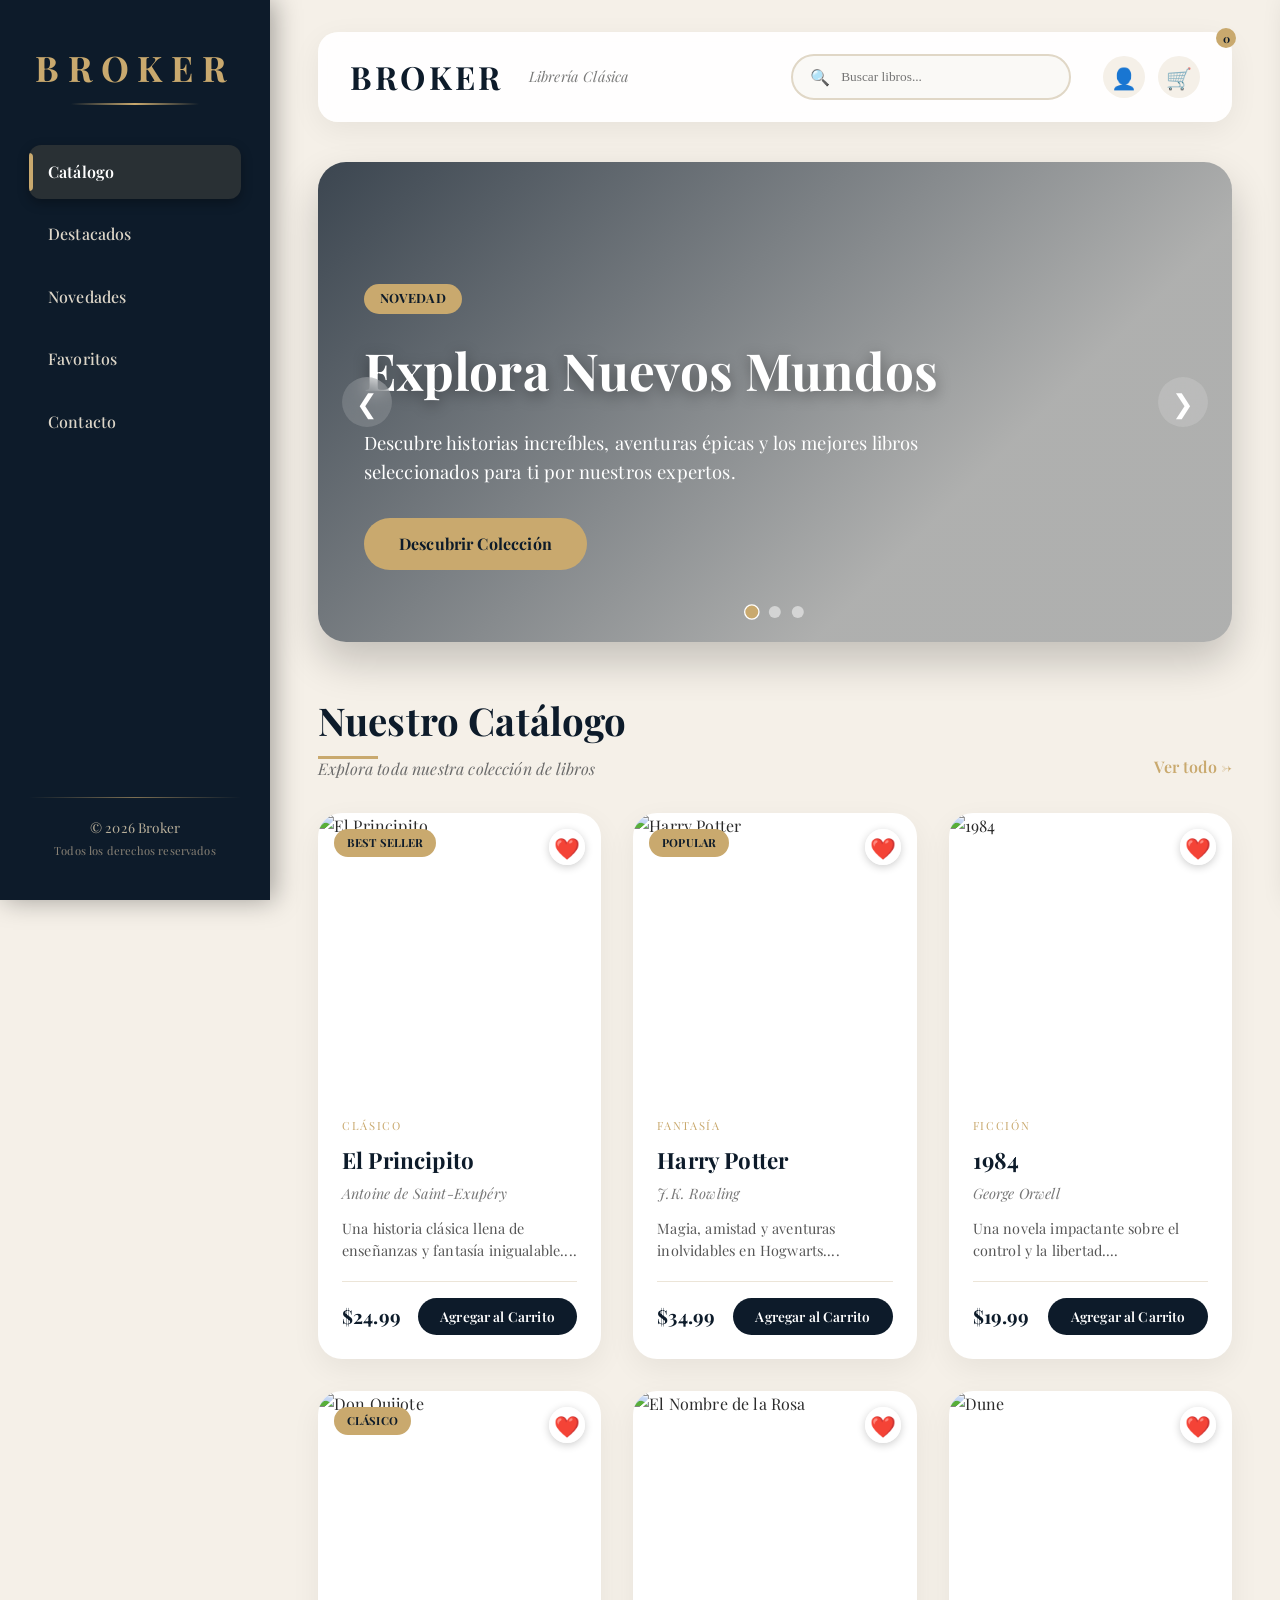
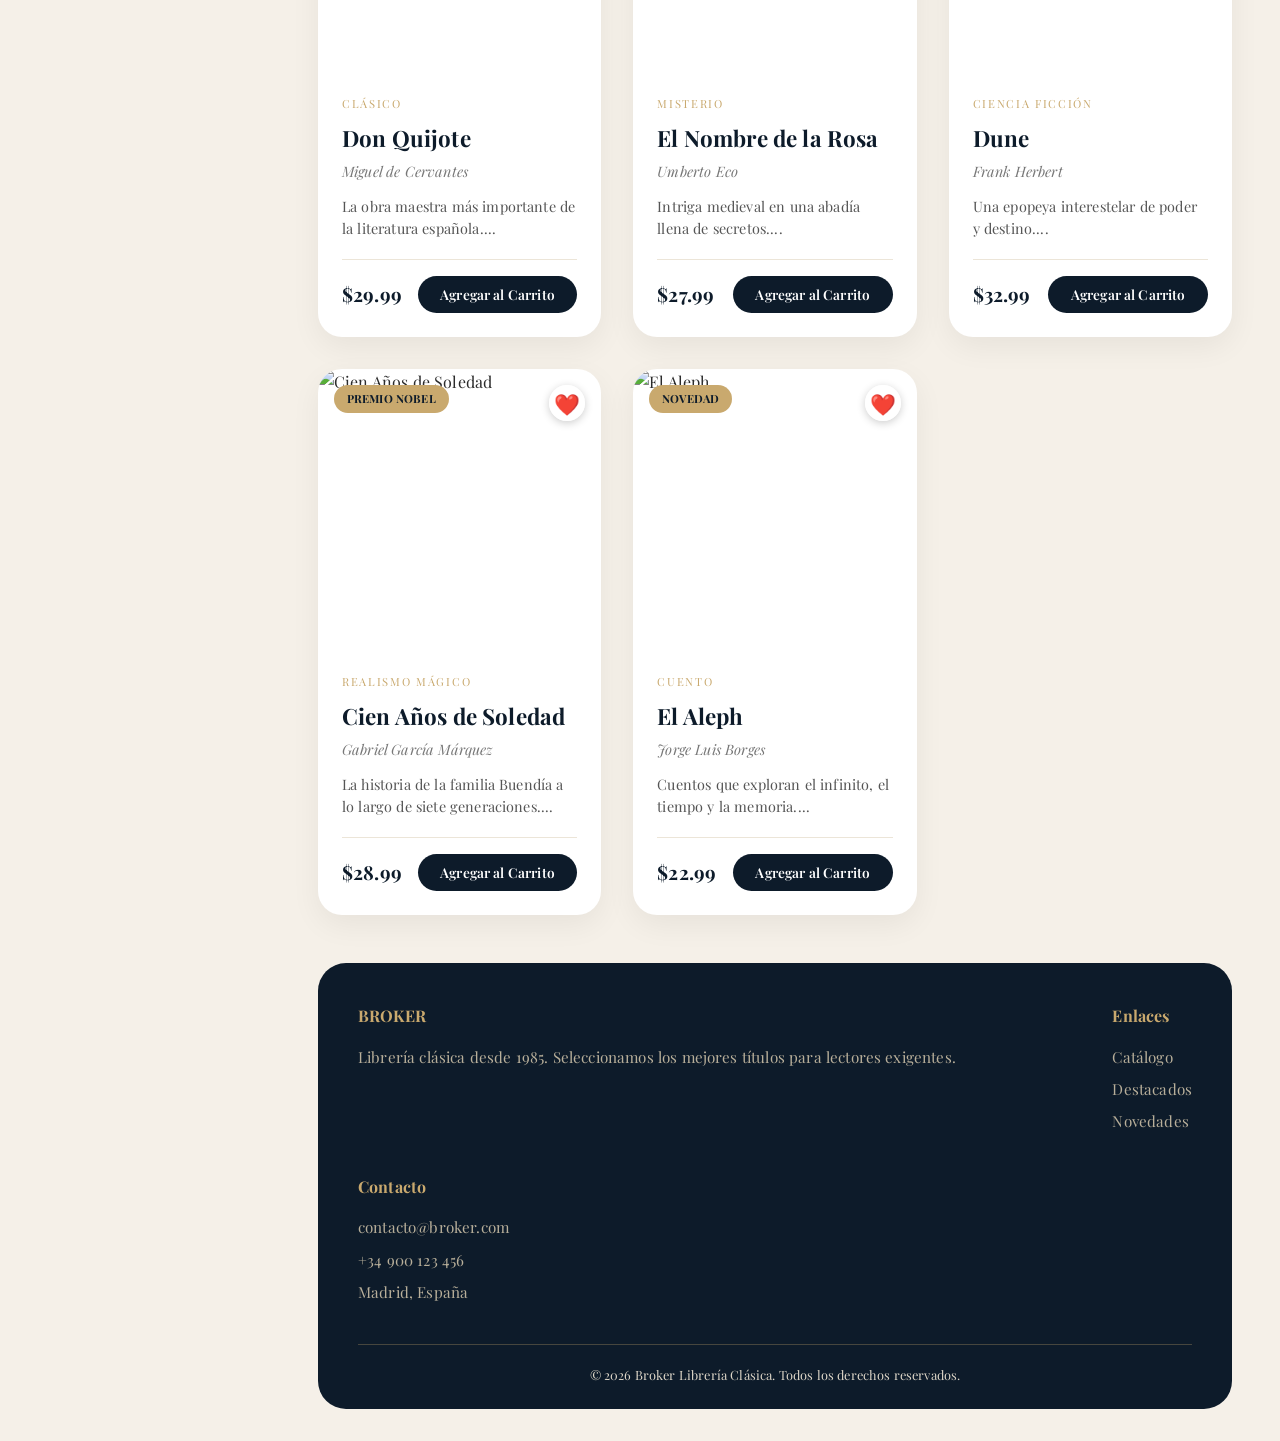
==== principal/principal.html @ edc98fd7 "se agregaron comentarios en el css principal" ====
<!DOCTYPE html>
<html lang="es">
<head>
    <meta charset="UTF-8" />
    <meta name="viewport" content="width=device-width, initial-scale=1.0" />
    <title>BROKER | Librería Clásica</title>
    <link rel="preconnect" href="https://fonts.googleapis.com">
    <link href="https://fonts.googleapis.com/css2?family=Playfair+Display:wght@400;500;600;700&display=swap" rel="stylesheet">
    <link rel="stylesheet" href="principal.css">
</head>
<body>

    <!-- SIDEBAR -->
    <aside class="sidebar" id="sidebar">
        <div class="sidebar-top">
            <div class="logo" id="logoText">BROKER</div>
            <div class="logo-underline"></div>
            <nav class="menu">
                <a href="#" class="menu-item active" data-page="inicio"> Catálogo</a>
                <a href="#" class="menu-item" data-page="destacados"> Destacados</a>
                <a href="#" class="menu-item" data-page="novedades"> Novedades</a>
                <a href="#" class="menu-item" data-page="favoritos"> Favoritos</a>
                <a href="#" class="menu-item" data-page="contacto"> Contacto</a>
            </nav>
        </div>
        <div class="sidebar-bottom">
            <div class="sidebar-divider"></div>
            <p class="copyright">&copy; 2026 Broker</p>
            <p class="copyright-sub">Todos los derechos reservados</p>
        </div>
    </aside>

    <!-- CONTENIDO PRINCIPAL -->
    <main class="main" id="mainContent">
        <header class="navbar" id="navbar">
            <div class="navbar-left">
                <button class="menu-toggle" id="menuToggle" aria-label="Menú"><span></span><span></span><span></span></button>
                <h1 class="navbar-title">BROKER</h1>
                <span class="navbar-subtitle">Librería Clásica</span>
            </div>
            <div class="navbar-right">
                <div class="search-wrapper">
                    <input type="text" id="searchInput" class="search-input" placeholder="Buscar libros..." autocomplete="off">
                    <span class="search-icon">🔍</span>
                </div>
                <div class="navbar-actions">
                    <button class="icon-btn" title="Mi cuenta" id="accountBtn">👤</button>
                    <button class="icon-btn cart-btn" id="cartDrawerBtn">🛒<span class="cart-badge" id="cartBadge">0</span></button>
                </div>
            </div>
        </header>

        <!-- CARRUSEL HERO -->
        <section class="hero-carousel" id="heroCarousel">
            <div class="carousel-track" id="carouselTrack">
                <div class="carousel-slide active">
                    <div class="slide-bg" style="background-image: url('https://images.unsplash.com/photo-1507842217343-583bb7270b66?q=80&w=2000&auto=format&fit=crop');"></div>
                    <div class="slide-overlay"></div>
                    <div class="slide-content"><span class="slide-badge">NOVEDAD</span><h2 class="slide-title">Explora Nuevos Mundos</h2><p class="slide-description">Descubre historias increíbles, aventuras épicas y los mejores libros seleccionados para ti por nuestros expertos.</p><a href="#" class="slide-btn">Descubrir Colección</a></div>
                </div>
                <div class="carousel-slide">
                    <div class="slide-bg" style="background-image: url('https://images.unsplash.com/photo-1524995997946-a1c2e315a42f?q=80&w=2000&auto=format&fit=crop');"></div>
                    <div class="slide-overlay"></div>
                    <div class="slide-content"><span class="slide-badge">DESTACADO</span><h2 class="slide-title">Clásicos Inmortales</h2><p class="slide-description">Obras maestras que han trascendido generaciones. Literatura de la más alta calidad al alcance de tu mano.</p><a href="#" class="slide-btn">Ver Clásicos</a></div>
                </div>
                <div class="carousel-slide">
                    <div class="slide-bg" style="background-image: url('https://images.unsplash.com/photo-1512820790803-83ca734da794?q=80&w=2000&auto=format&fit=crop');"></div>
                    <div class="slide-overlay"></div>
                    <div class="slide-content"><span class="slide-badge">EXCLUSIVO</span><h2 class="slide-title">Ediciones Especiales</h2><p class="slide-description">Colecciones únicas con encuadernaciones artesanales. Piezas de colección para los amantes de la buena lectura.</p><a href="#" class="slide-btn">Explorar Ediciones</a></div>
                </div>
            </div>
            <button class="carousel-btn carousel-btn-prev" id="carouselPrev">❮</button>
            <button class="carousel-btn carousel-btn-next" id="carouselNext">❯</button>
            <div class="carousel-indicators" id="carouselIndicators">
                <span class="indicator active" data-slide="0"></span>
                <span class="indicator" data-slide="1"></span>
                <span class="indicator" data-slide="2"></span>
            </div>
        </section>

        <!-- SECCIÓN DE LIBROS (CONTENEDOR DINÁMICO) -->
        <section class="books-section" id="booksSection">
            <div class="section-header">
                <div><h2 class="section-title" id="sectionTitle">Libros Destacados</h2><p class="section-subtitle" id="sectionSubtitle">Selecciones cuidadosamente curadas por nuestro equipo</p></div>
                <a href="#" class="section-link" id="viewAllLink">Ver todo →</a>
            </div>
            <div class="books-grid" id="booksContainer"></div>
        </section>

        <footer class="main-footer">
            <div class="footer-content">
                <div class="footer-col"><h4>BROKER</h4><p>Librería clásica desde 1985. Seleccionamos los mejores títulos para lectores exigentes.</p></div>
                <div class="footer-col"><h4>Enlaces</h4><a href="#">Catálogo</a><a href="#">Destacados</a><a href="#">Novedades</a></div>
                <div class="footer-col"><h4>Contacto</h4><a href="#">contacto@broker.com</a><a href="#">+34 900 123 456</a><a href="#">Madrid, España</a></div>
            </div>
            <div class="footer-bottom"><p>&copy; 2026 Broker Librería Clásica. Todos los derechos reservados.</p></div>
        </footer>
    </main>

    <!-- MODAL VISTA RÁPIDA -->
    <div class="modal-overlay" id="modalOverlay">
        <div class="modal-container">
            <span class="modal-close" id="modalClose">&times;</span>
            <div class="modal-body" id="modalBody"></div>
        </div>
    </div>

    <!-- CARRITO LATERAL -->
    <div class="cart-drawer" id="cartDrawer">
        <div class="cart-header"><h3>Favoritos</h3><span class="cart-close" id="cartClose">✕</span></div>
        <div class="cart-items" id="cartItemsContainer"><div class="empty-state">Tus favoritos están vacíos</div></div>
        <div class="cart-footer"><div class="cart-total"><span>Total:</span><span id="cartTotal">$0.00</span></div><button class="cart-checkout" id="cartCheckout">Finalizar compra</button></div>
    </div>

    <!-- TOAST NOTIFICACIONES -->
    <div class="toast-msg" id="toastMsg"></div>

    <script src="principal.js"></script>
</body>
</html>
---- principal/principal.css ----
/* ============================================================
   BROKER - Librería Clásica | Hoja de Estilos Profesional
   Colores serios · Tipografía clásica · Animaciones fluidas
   Optimizado para 4K HD y experiencia fluida
   ============================================================ */

/* ---------- RESET & CONFIGURACIÓN GLOBAL ---------- */
*,
*::before,
*::after {
  margin: 0;
  padding: 0;
  box-sizing: border-box;
}

html {
  font-size: 16px;
  scroll-behavior: smooth;
  -webkit-font-smoothing: antialiased;
  -moz-osx-font-smoothing: grayscale;
}
/*diseño para toda la pagina*/
body {
  font-family: 'Playfair Display', 'Times New Roman', serif;
  background-color: #f5f0e8;
  color: #2b2b2b;
  display: flex;
  min-height: 100vh;
  overflow-x: hidden;
  line-height: 1.6;
  letter-spacing: 0.01em;
}

/* Scrollbar personalizada */
::-webkit-scrollbar { width: 8px; }
::-webkit-scrollbar-track { background: #e6dfd3; }
::-webkit-scrollbar-thumb { background: #c9a96e; border-radius: 4px; }
::-webkit-scrollbar-thumb:hover { background: #b28b4a; }

a { text-decoration: none; color: inherit; transition: color 0.3s ease; }
button { background: none; border: none; cursor: pointer; font-family: inherit; }

/* ========== SIDEBAR ========== */
.sidebar {
  width: 270px;
  background: #0d1b2a;
  color: #f0e9d8;
  position: fixed;
  height: 100vh;
  left: 0;
  top: 0;
  display: flex;
  flex-direction: column;
  justify-content: space-between;
  padding: 2.5rem 1.8rem;
  box-shadow: 4px 0 25px rgba(0, 0, 0, 0.35);
  z-index: 100;
  transition: transform 0.4s cubic-bezier(0.4, 0, 0.2, 1);
}
.sidebar.collapsed { transform: translateX(-100%); }
.logo { font-size: 2.2rem; font-weight: 700; letter-spacing: 0.25em; text-align: center; color: #c9a96e; margin-bottom: 0.4rem; }
.logo-underline { width: 60%; height: 2px; background: linear-gradient(90deg, transparent, #c9a96e, transparent); margin: 0 auto 2.5rem auto; }
.menu { display: flex; flex-direction: column; gap: 0.5rem; margin-top: 1.5rem; }
.menu-item { display: flex; align-items: center; gap: 0.8rem; padding: 0.9rem 1.2rem; border-radius: 12px; color: #ddd6c8; font-weight: 500; transition: all 0.35s ease; position: relative; overflow: hidden; }
.menu-item::before { content: ''; position: absolute; left: 0; top: 50%; transform: translateY(-50%); width: 4px; height: 0%; background: #c9a96e; border-radius: 0 4px 4px 0; transition: height 0.35s ease; }
.menu-item:hover { background: rgba(201, 169, 110, 0.08); color: #ffffff; transform: translateX(6px); }
.menu-item:hover::before { height: 70%; }
.menu-item.active { background: rgba(201, 169, 110, 0.15); color: #ffffff; font-weight: 600; box-shadow: 0 4px 12px rgba(0,0,0,0.3); }
.menu-item.active::before { height: 70%; }
.sidebar-bottom { margin-top: auto; text-align: center; padding-top: 1.5rem; }
.sidebar-divider { height: 1px; background: linear-gradient(90deg, transparent, rgba(201,169,110,0.6), transparent); margin-bottom: 1.2rem; }
.copyright { font-size: 0.85rem; color: #b8af9a; }
.copyright-sub { font-size: 0.7rem; color: #8a8376; margin-top: 0.2rem; }

/* ========== MAIN ========== */
.main { margin-left: 270px; width: calc(100% - 270px); padding: 2rem 3rem; transition: margin-left 0.4s ease, width 0.4s ease; }
.main.sidebar-collapsed { margin-left: 0; width: 100%; }

/* ========== NAVBAR ========== */
.navbar { background: rgba(255,255,255,0.92); backdrop-filter: blur(10px); padding: 1.2rem 2rem; border-radius: 20px; display: flex; justify-content: space-between; align-items: center; box-shadow: 0 8px 30px rgba(0,0,0,0.06); margin-bottom: 2.5rem; position: sticky; top: 1.5rem; z-index: 90; transition: box-shadow 0.3s ease; }
.navbar.scrolled { box-shadow: 0 12px 40px rgba(0,0,0,0.12); }
.navbar-left { display: flex; align-items: center; gap: 1.2rem; }
.menu-toggle { display: none; flex-direction: column; justify-content: space-between; width: 28px; height: 20px; }
.menu-toggle span { display: block; width: 100%; height: 2px; background: #0d1b2a; border-radius: 2px; transition: all 0.3s ease; }
.navbar-title { font-size: 2rem; font-weight: 700; color: #0d1b2a; letter-spacing: 0.1em; }
.navbar-subtitle { font-size: 0.9rem; color: #7a7a7a; font-style: italic; margin-left: 0.4rem; }
.navbar-right { display: flex; align-items: center; gap: 2rem; }
.search-wrapper { position: relative; width: 280px; }
.search-input { width: 100%; padding: 0.8rem 1.2rem 0.8rem 3rem; border: 2px solid #e0d7c6; border-radius: 30px; background: #faf9f6; font-family: 'Times New Roman', serif; transition: all 0.35s ease; }
.search-input:focus { border-color: #c9a96e; box-shadow: 0 0 0 4px rgba(201,169,110,0.15); background: #ffffff; outline: none; }
.search-icon { position: absolute; left: 1.2rem; top: 50%; transform: translateY(-50%); color: #8a8376; }
.navbar-actions { display: flex; gap: 0.8rem; }
.icon-btn { width: 42px; height: 42px; border-radius: 50%; background: #f5f0e8; display: flex; align-items: center; justify-content: center; font-size: 1.3rem; transition: background 0.3s, transform 0.2s; }
.icon-btn:hover { background: #e8dfd0; transform: scale(1.05); }
.cart-badge { position: absolute; top: -4px; right: -4px; background: #c9a96e; color: #0d1b2a; font-size: 0.7rem; font-weight: 700; width: 20px; height: 20px; border-radius: 50%; display: flex; align-items: center; justify-content: center; }

/* ========== CARRUSEL ========== */
.hero-carousel { position: relative; width: 100%; height: 480px; border-radius: 28px; overflow: hidden; margin-bottom: 3rem; box-shadow: 0 20px 40px rgba(0,0,0,0.2); }
.carousel-track { position: relative; width: 100%; height: 100%; }
.carousel-slide { position: absolute; top: 0; left: 0; width: 100%; height: 100%; opacity: 0; visibility: hidden; transition: opacity 0.8s ease-in-out, visibility 0.8s; }
.carousel-slide.active { opacity: 1; visibility: visible; }
.slide-bg { position: absolute; top: 0; left: 0; width: 100%; height: 100%; background-size: cover; background-position: center 30%; transition: transform 8s ease; }
.carousel-slide.active .slide-bg { transform: scale(1.05); }
.slide-overlay { position: absolute; top: 0; left: 0; width: 100%; height: 100%; background: linear-gradient(135deg, rgba(13,27,42,0.8) 0%, rgba(13,27,42,0.3) 70%); }
.slide-content { position: absolute; bottom: 15%; left: 5%; max-width: 600px; color: #ffffff; z-index: 2; animation: fadeInUp 0.8s ease forwards; }
@keyframes fadeInUp { from { opacity: 0; transform: translateY(30px); } to { opacity: 1; transform: translateY(0); } }
.slide-badge { background: #c9a96e; color: #0d1b2a; font-weight: 700; padding: 0.3rem 1rem; border-radius: 30px; display: inline-block; margin-bottom: 1rem; text-transform: uppercase; font-size: 0.8rem; }
.slide-title { font-size: 3.2rem; font-weight: 700; text-shadow: 0 4px 15px rgba(0,0,0,0.4); margin-bottom: 1rem; }
.slide-description { font-size: 1.15rem; margin-bottom: 2rem; }
.slide-btn { background: #c9a96e; color: #0d1b2a; padding: 0.8rem 2.2rem; border-radius: 40px; font-weight: 700; transition: 0.3s; display: inline-block; }
.slide-btn:hover { background: transparent; color: white; border: 1px solid #c9a96e; }
.carousel-btn { position: absolute; top: 50%; transform: translateY(-50%); width: 50px; height: 50px; background: rgba(255,255,255,0.15); backdrop-filter: blur(10px); color: white; border-radius: 50%; display: flex; align-items: center; justify-content: center; font-size: 1.6rem; cursor: pointer; transition: 0.3s; z-index: 5; }
.carousel-btn:hover { background: #c9a96e; color: #0d1b2a; }
.carousel-btn-prev { left: 1.5rem; }
.carousel-btn-next { right: 1.5rem; }
.carousel-indicators { position: absolute; bottom: 1.5rem; left: 50%; transform: translateX(-50%); display: flex; gap: 0.7rem; }
.indicator { width: 12px; height: 12px; border-radius: 50%; background: rgba(255,255,255,0.5); cursor: pointer; transition: 0.3s; }
.indicator.active { background: #c9a96e; transform: scale(1.3); border: 1px solid white; }

/* ========== LIBROS GRID ========== */
.books-section { margin-bottom: 3rem; }
.section-header { display: flex; justify-content: space-between; align-items: flex-end; margin-bottom: 2rem; flex-wrap: wrap; }
.section-title { font-size: 2.4rem; font-weight: 700; color: #0d1b2a; position: relative; display: inline-block; }
.section-title::after { content: ''; position: absolute; bottom: -8px; left: 0; width: 60px; height: 3px; background: #c9a96e; }
.section-subtitle { color: #6b6b6b; font-style: italic; margin-top: 0.3rem; }
.section-link { color: #c9a96e; font-weight: 600; border-bottom: 2px solid transparent; transition: border-color 0.3s; }
.section-link:hover { border-color: #c9a96e; }
.books-grid { display: grid; grid-template-columns: repeat(auto-fill, minmax(260px, 1fr)); gap: 2rem; }

/* ========== TARJETAS ========== */
.card { background: #ffffff; border-radius: 24px; overflow: hidden; box-shadow: 0 10px 30px rgba(0,0,0,0.06); transition: transform 0.4s cubic-bezier(0.2, 0.9, 0.4, 1), box-shadow 0.4s; display: flex; flex-direction: column; height: 100%; position: relative; }
.card:hover { transform: translateY(-12px); box-shadow: 0 25px 45px rgba(0,0,0,0.15); }
.card-img-wrapper { position: relative; overflow: hidden; height: 280px; }
.card-img-wrapper img { width: 100%; height: 100%; object-fit: cover; transition: transform 0.6s ease; }
.card:hover .card-img-wrapper img { transform: scale(1.08); }
.card-overlay { position: absolute; top: 0; left: 0; width: 100%; height: 100%; background: rgba(13,27,42,0.6); display: flex; align-items: center; justify-content: center; opacity: 0; transition: opacity 0.35s ease; }
.card:hover .card-overlay { opacity: 1; }
.card-overlay-btn { background: #c9a96e; color: #0d1b2a; padding: 0.7rem 1.8rem; border-radius: 30px; font-weight: 700; transform: translateY(20px); transition: transform 0.35s ease; cursor: pointer; }
.card:hover .card-overlay-btn { transform: translateY(0); }
.card-badge { position: absolute; top: 1rem; left: 1rem; background: #c9a96e; color: #0d1b2a; font-size: 0.7rem; font-weight: 700; padding: 0.3rem 0.8rem; border-radius: 20px; text-transform: uppercase; z-index: 2; }
.favorite-icon { position: absolute; top: 1rem; right: 1rem; background: rgba(255,255,255,0.9); border-radius: 50%; width: 36px; height: 36px; display: flex; align-items: center; justify-content: center; cursor: pointer; font-size: 1.3rem; transition: 0.2s; z-index: 3; box-shadow: 0 2px 8px rgba(0,0,0,0.2); }
.favorite-icon.active { color: #e74c3c; }
.card-content { padding: 1.5rem; display: flex; flex-direction: column; flex-grow: 1; }
.card-category { font-size: 0.7rem; text-transform: uppercase; letter-spacing: 0.15em; color: #c9a96e; margin-bottom: 0.5rem; }
.card-content h3 { font-size: 1.4rem; font-weight: 700; color: #0d1b2a; margin-bottom: 0.2rem; }
.card-author { font-size: 0.9rem; color: #777; font-style: italic; margin-bottom: 0.8rem; }
.card-desc { font-size: 0.9rem; color: #555; line-height: 1.5; flex-grow: 1; margin-bottom: 1.2rem; }
.card-footer { display: flex; justify-content: space-between; align-items: center; border-top: 1px solid #ece5d8; padding-top: 1rem; margin-top: auto; }
.card-price { font-size: 1.2rem; font-weight: 700; color: #0d1b2a; }
.card-btn { background: #0d1b2a; color: white; padding: 0.5rem 1.4rem; border-radius: 25px; font-size: 0.85rem; font-weight: 600; transition: background 0.3s; cursor: pointer; }
.card-btn:hover { background: #c9a96e; color: #0d1b2a; }

/* ========== FOOTER ========== */
.main-footer { background: #0d1b2a; color: #ddd6c8; border-radius: 28px; padding: 2.5rem 2.5rem 1.5rem; margin-top: 2rem; }
.footer-content { display: flex; justify-content: space-between; flex-wrap: wrap; gap: 2rem; margin-bottom: 2rem; }
.footer-col h4 { color: #c9a96e; margin-bottom: 1rem; }
.footer-col p, .footer-col a { font-size: 0.95rem; color: #b8af9a; display: block; margin-bottom: 0.5rem; transition: color 0.3s; }
.footer-col a:hover { color: white; }
.footer-bottom { border-top: 1px solid rgba(201,169,110,0.3); padding-top: 1.2rem; text-align: center; font-size: 0.8rem; }

/* ========== MODAL ========== */
.modal-overlay { position: fixed; top: 0; left: 0; width: 100%; height: 100%; background: rgba(0,0,0,0.8); backdrop-filter: blur(8px); z-index: 1000; display: none; justify-content: center; align-items: center; opacity: 0; transition: opacity 0.3s ease; }
.modal-overlay.active { display: flex; opacity: 1; }
.modal-container { background: #fff; width: 90%; max-width: 900px; max-height: 85vh; border-radius: 32px; overflow-y: auto; padding: 2rem; position: relative; transform: scale(0.95); transition: transform 0.3s ease; }
.modal-overlay.active .modal-container { transform: scale(1); }
.modal-close { position: absolute; top: 1rem; right: 1.5rem; font-size: 1.8rem; cursor: pointer; }
.modal-body { display: flex; gap: 2rem; flex-wrap: wrap; }
.modal-img { flex: 1; min-width: 200px; }
.modal-img img { width: 100%; border-radius: 24px; }
.modal-info { flex: 2; }
.modal-info h2 { font-size: 1.8rem; margin-bottom: 0.5rem; }
.modal-price { font-size: 1.5rem; font-weight: bold; color: #c9a96e; margin: 1rem 0; }
.modal-addcart { background: #0d1b2a; color: white; border: none; padding: 0.8rem 2rem; border-radius: 40px; font-weight: bold; cursor: pointer; margin-top: 1rem; }

/* ========== CARRITO LATERAL ========== */
.cart-drawer { position: fixed; top: 0; right: -400px; width: 380px; height: 100%; background: #fff; box-shadow: -5px 0 30px rgba(0,0,0,0.2); z-index: 1100; transition: right 0.3s ease; display: flex; flex-direction: column; }
.cart-drawer.open { right: 0; }
.cart-header { padding: 1.5rem; border-bottom: 1px solid #eee; display: flex; justify-content: space-between; align-items: center; }
.cart-close { font-size: 1.6rem; cursor: pointer; }
.cart-items { flex: 1; overflow-y: auto; padding: 1rem; }
.cart-item { display: flex; gap: 1rem; margin-bottom: 1rem; padding-bottom: 1rem; border-bottom: 1px solid #eee; }
.cart-item-img { width: 60px; height: 80px; object-fit: cover; border-radius: 12px; }
.cart-item-info { flex: 1; }
.cart-item-title { font-weight: bold; }
.cart-item-price { color: #c9a96e; }
.cart-item-remove { background: none; border: none; color: #aa2e2e; cursor: pointer; font-size: 0.8rem; }
.cart-footer { padding: 1.5rem; border-top: 1px solid #eee; }
.cart-total { font-size: 1.2rem; font-weight: bold; display: flex; justify-content: space-between; margin-bottom: 1rem; }
.cart-checkout { background: #0d1b2a; color: white; width: 100%; padding: 0.8rem; border-radius: 40px; border: none; cursor: pointer; }
.empty-state { text-align: center; padding: 2rem; color: #777; }

/* ========== CONTACTO FORM ========== */
.contact-form { background: #fff; padding: 2rem; border-radius: 28px; max-width: 700px; margin: 0 auto; }
.contact-form input, .contact-form textarea { width: 100%; padding: 1rem; margin-bottom: 1rem; border: 2px solid #e0d7c6; border-radius: 20px; font-family: inherit; }
.contact-form button { background: #0d1b2a; color: white; padding: 0.8rem 2rem; border-radius: 40px; cursor: pointer; }
.toast-msg { position: fixed; bottom: 20px; left: 50%; transform: translateX(-50%); background: #0d1b2a; color: #c9a96e; padding: 0.8rem 1.8rem; border-radius: 50px; z-index: 1200; font-weight: bold; opacity: 0; transition: opacity 0.3s; pointer-events: none; }
.toast-msg.show { opacity: 1; }

/* ========== RESPONSIVE ========== */
@media (max-width: 1200px) { .sidebar { width: 240px; } .main { margin-left: 240px; width: calc(100% - 240px); } .hero-carousel { height: 400px; } }
@media (max-width: 900px) { .sidebar { transform: translateX(-100%); width: 270px; } .sidebar.collapsed { transform: translateX(0); } .main { margin-left: 0; width: 100%; } .menu-toggle { display: flex; } .hero-carousel { height: 350px; } .slide-title { font-size: 2.2rem; } }
@media (max-width: 600px) { .search-wrapper { width: 180px; } .hero-carousel { height: 300px; } .books-grid { grid-template-columns: 1fr; } .footer-content { flex-direction: column; } }

.prestamo-item {
    display: flex;
    gap: 0.8rem;
    padding: 0.9rem 0;
    border-bottom: 1px solid #eee;
    align-items: flex-start;
    position: relative;
}
.prestamo-img {
    width: 50px;
    height: 70px;
    object-fit: cover;
    border-radius: 6px;
}
.prestamo-info { flex: 1; }
.prestamo-titulo {
    font-weight: 700;
    font-size: 0.88rem;
    color: #0d1b2a;
    margin-bottom: 0.2rem;
}
.prestamo-autor {
    font-size: 0.78rem;
    color: #777;
    font-style: italic;
    margin-bottom: 0.4rem;
}
.prestamo-fecha {
    font-size: 0.75rem;
    color: #555;
}
.prestamo-fecha.devolucion { color: #c9a96e; font-weight: 600; }
.prestamo-remove {
    background: none;
    border: none;
    color: #cc3333;
    cursor: pointer;
    font-size: 0.85rem;
    padding: 0.2rem;
}
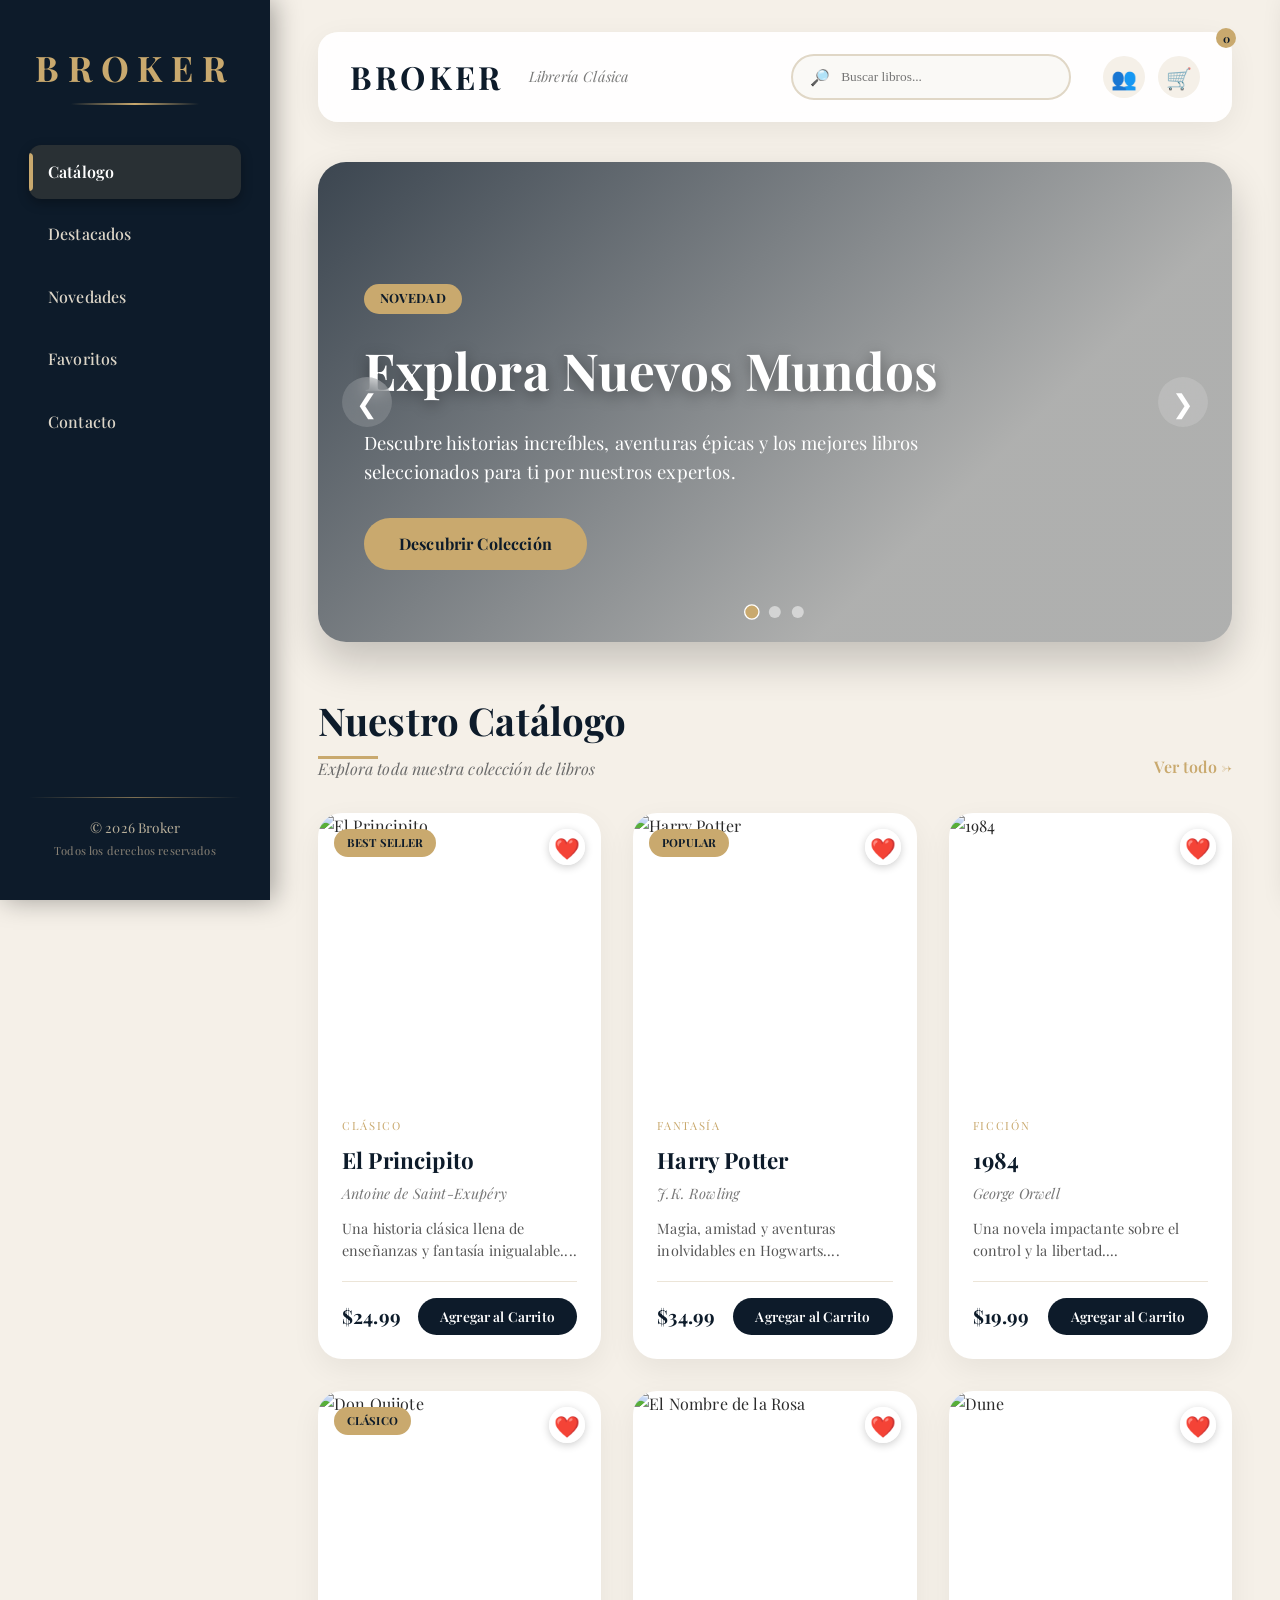
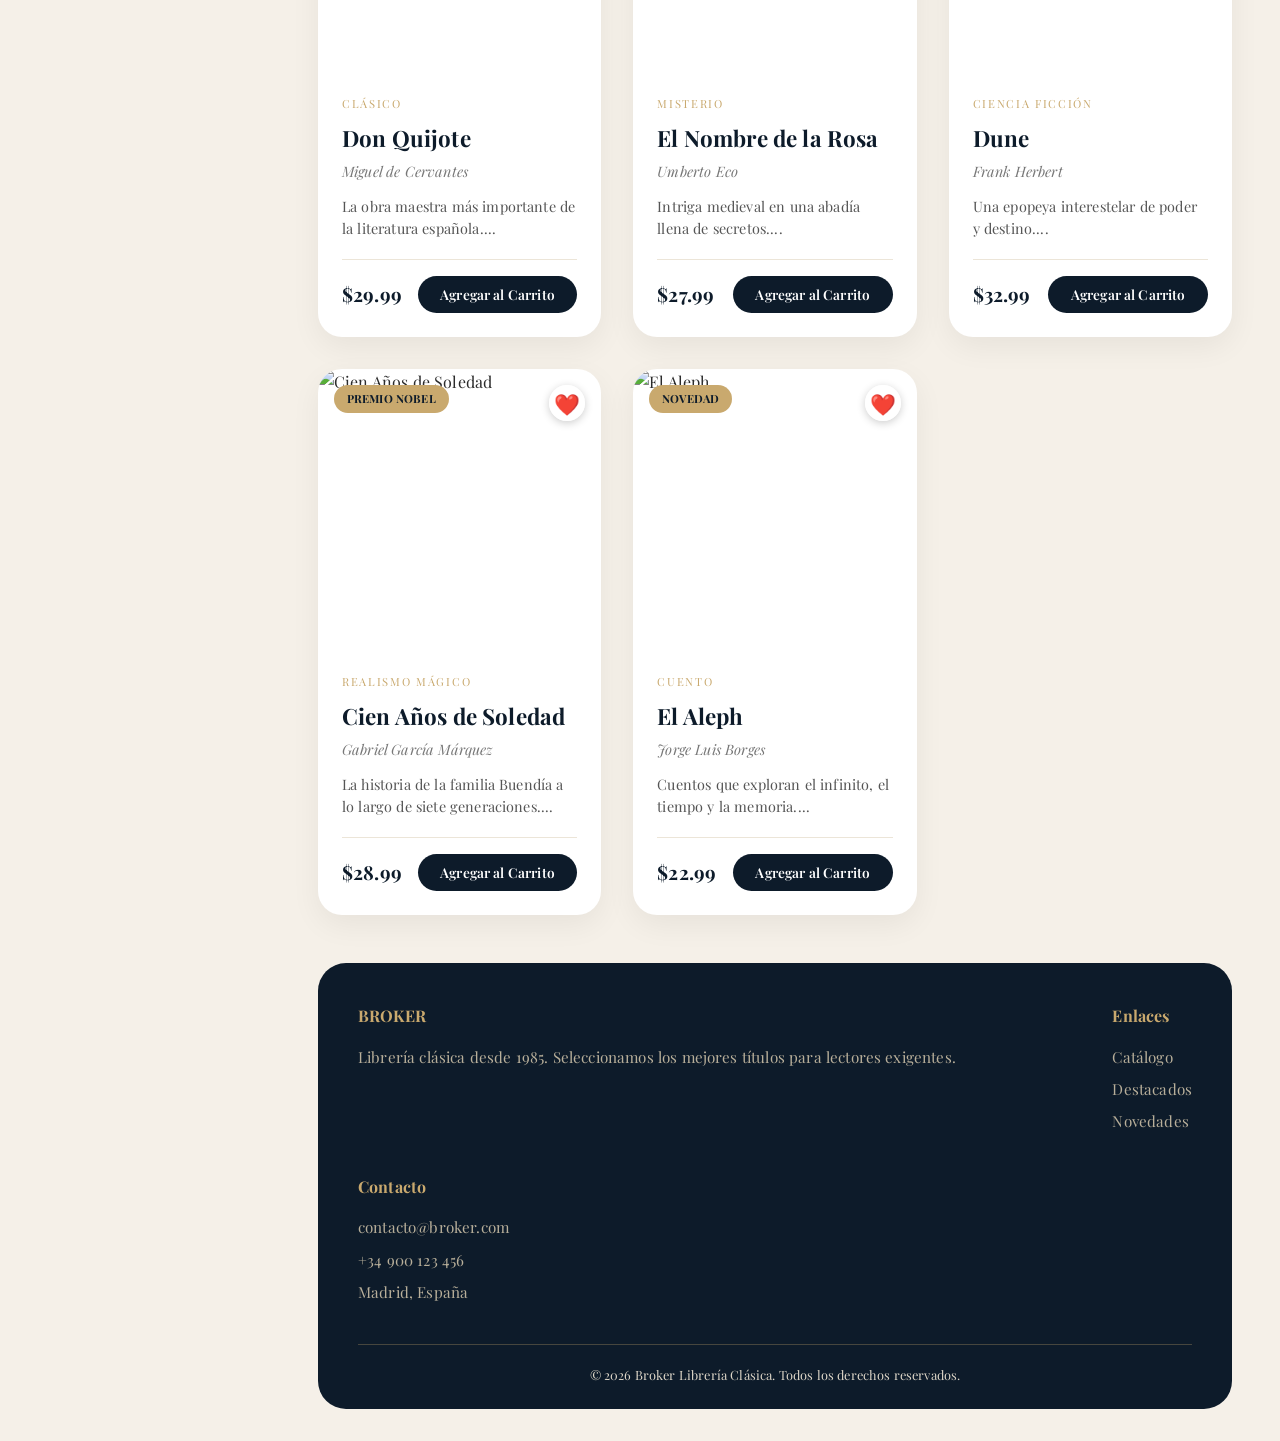
==== commit 58024100: "Se cambio informacion del index principal" ====
--- a/principal/principal.html
+++ b/principal/principal.html
@@ -41,10 +41,10 @@
             <div class="navbar-right">
                 <div class="search-wrapper">
                     <input type="text" id="searchInput" class="search-input" placeholder="Buscar libros..." autocomplete="off">
-                    <span class="search-icon">🔍</span>
+                    <span class="search-icon">🔎</span>
                 </div>
                 <div class="navbar-actions">
-                    <button class="icon-btn" title="Mi cuenta" id="accountBtn">👤</button>
+                    <button class="icon-btn" title="Mi cuenta" id="accountBtn">👥</button>
                     <button class="icon-btn cart-btn" id="cartDrawerBtn">🛒<span class="cart-badge" id="cartBadge">0</span></button>
                 </div>
             </div>
@@ -81,7 +81,7 @@
         <!-- SECCIÓN DE LIBROS (CONTENEDOR DINÁMICO) -->
         <section class="books-section" id="booksSection">
             <div class="section-header">
-                <div><h2 class="section-title" id="sectionTitle">Libros Destacados</h2><p class="section-subtitle" id="sectionSubtitle">Selecciones cuidadosamente curadas por nuestro equipo</p></div>
+                <div><h2 class="section-title" id="sectionTitle">Libros Destacados</h2><p class="section-subtitle" id="sectionSubtitle">Selecciones curadas por nuestro equipo</p></div>
                 <a href="#" class="section-link" id="viewAllLink">Ver todo →</a>
             </div>
             <div class="books-grid" id="booksContainer"></div>
--- a/principal/principal.css
+++ b/principal/principal.css
@@ -40,7 +40,7 @@
 a { text-decoration: none; color: inherit; transition: color 0.3s ease; }
 button { background: none; border: none; cursor: pointer; font-family: inherit; }
 
-/* ========== SIDEBAR ========== */
+
 .sidebar {
   width: 270px;
   background: #0d1b2a;
@@ -94,7 +94,7 @@
 .icon-btn:hover { background: #e8dfd0; transform: scale(1.05); }
 .cart-badge { position: absolute; top: -4px; right: -4px; background: #c9a96e; color: #0d1b2a; font-size: 0.7rem; font-weight: 700; width: 20px; height: 20px; border-radius: 50%; display: flex; align-items: center; justify-content: center; }
 
-/* ========== CARRUSEL ========== */
+/* ========== CARRUSEL principal ========== */
 .hero-carousel { position: relative; width: 100%; height: 480px; border-radius: 28px; overflow: hidden; margin-bottom: 3rem; box-shadow: 0 20px 40px rgba(0,0,0,0.2); }
 .carousel-track { position: relative; width: 100%; height: 100%; }
 .carousel-slide { position: absolute; top: 0; left: 0; width: 100%; height: 100%; opacity: 0; visibility: hidden; transition: opacity 0.8s ease-in-out, visibility 0.8s; }
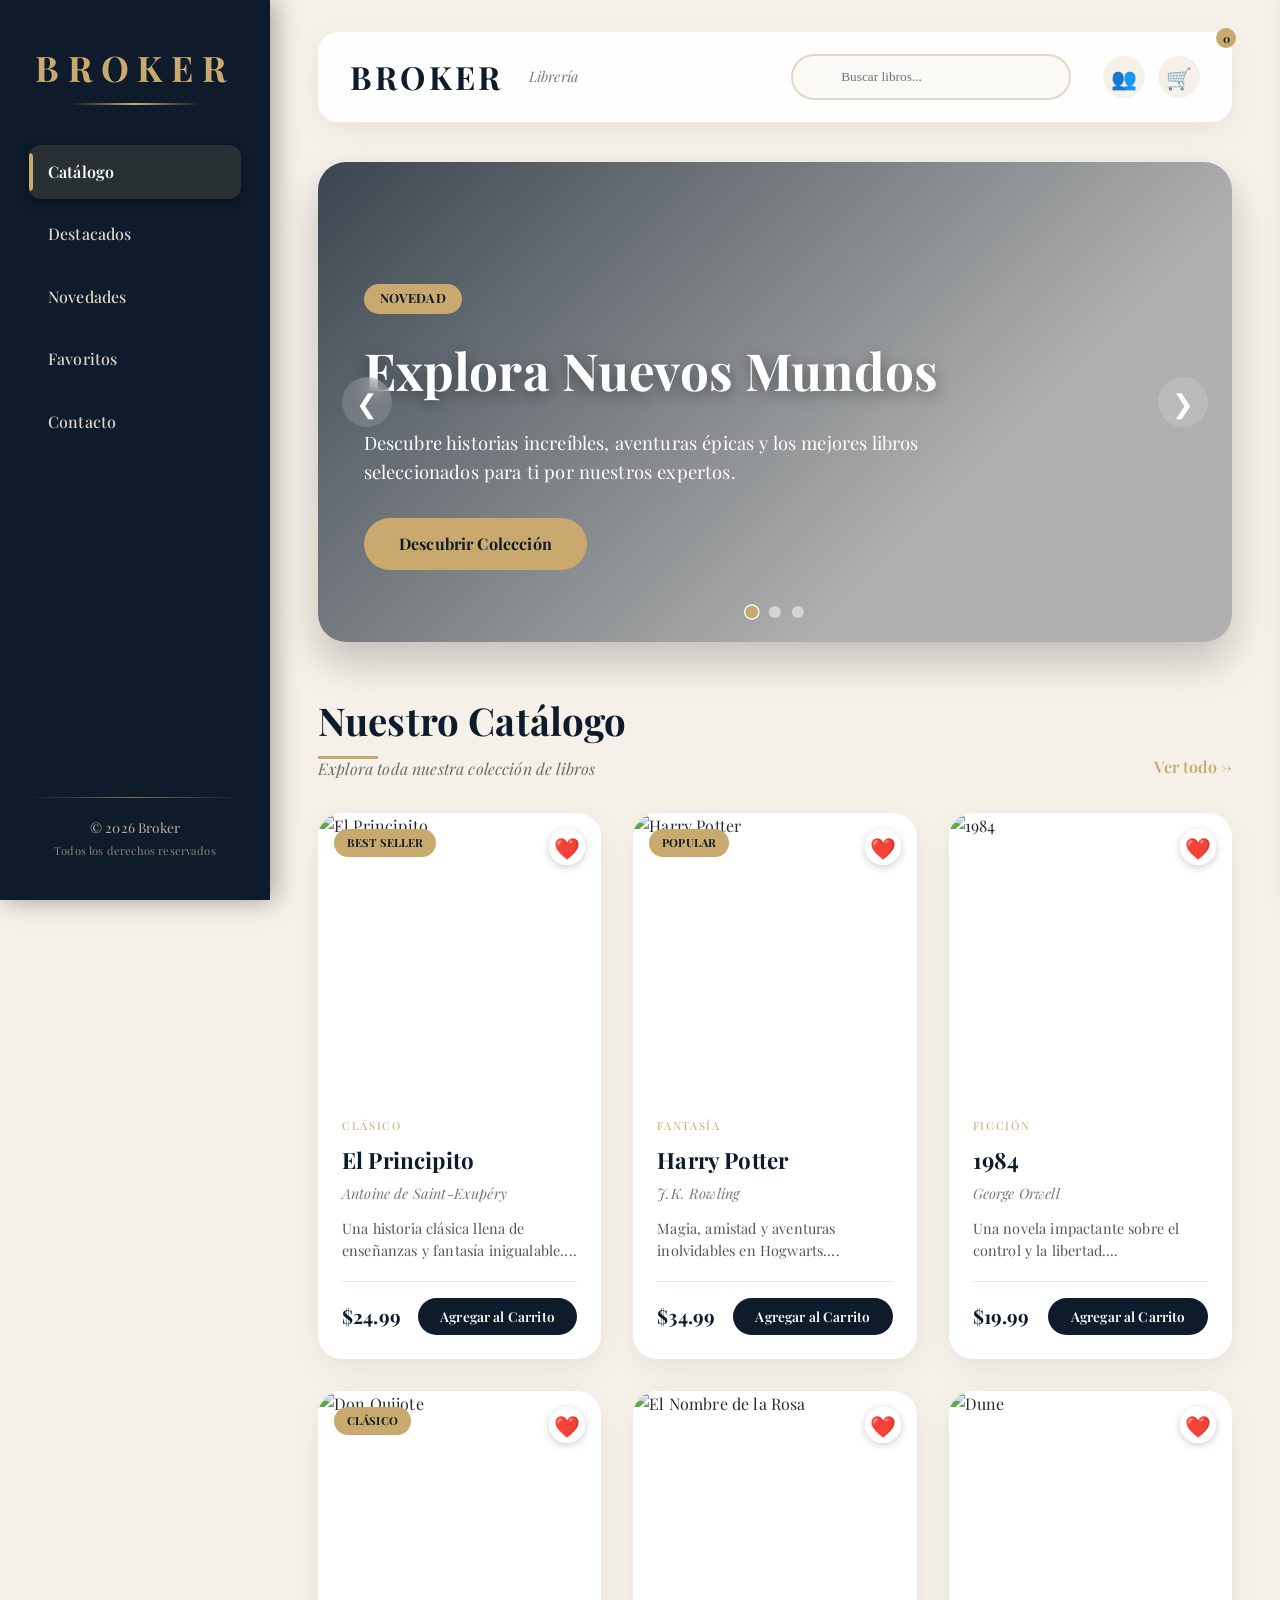
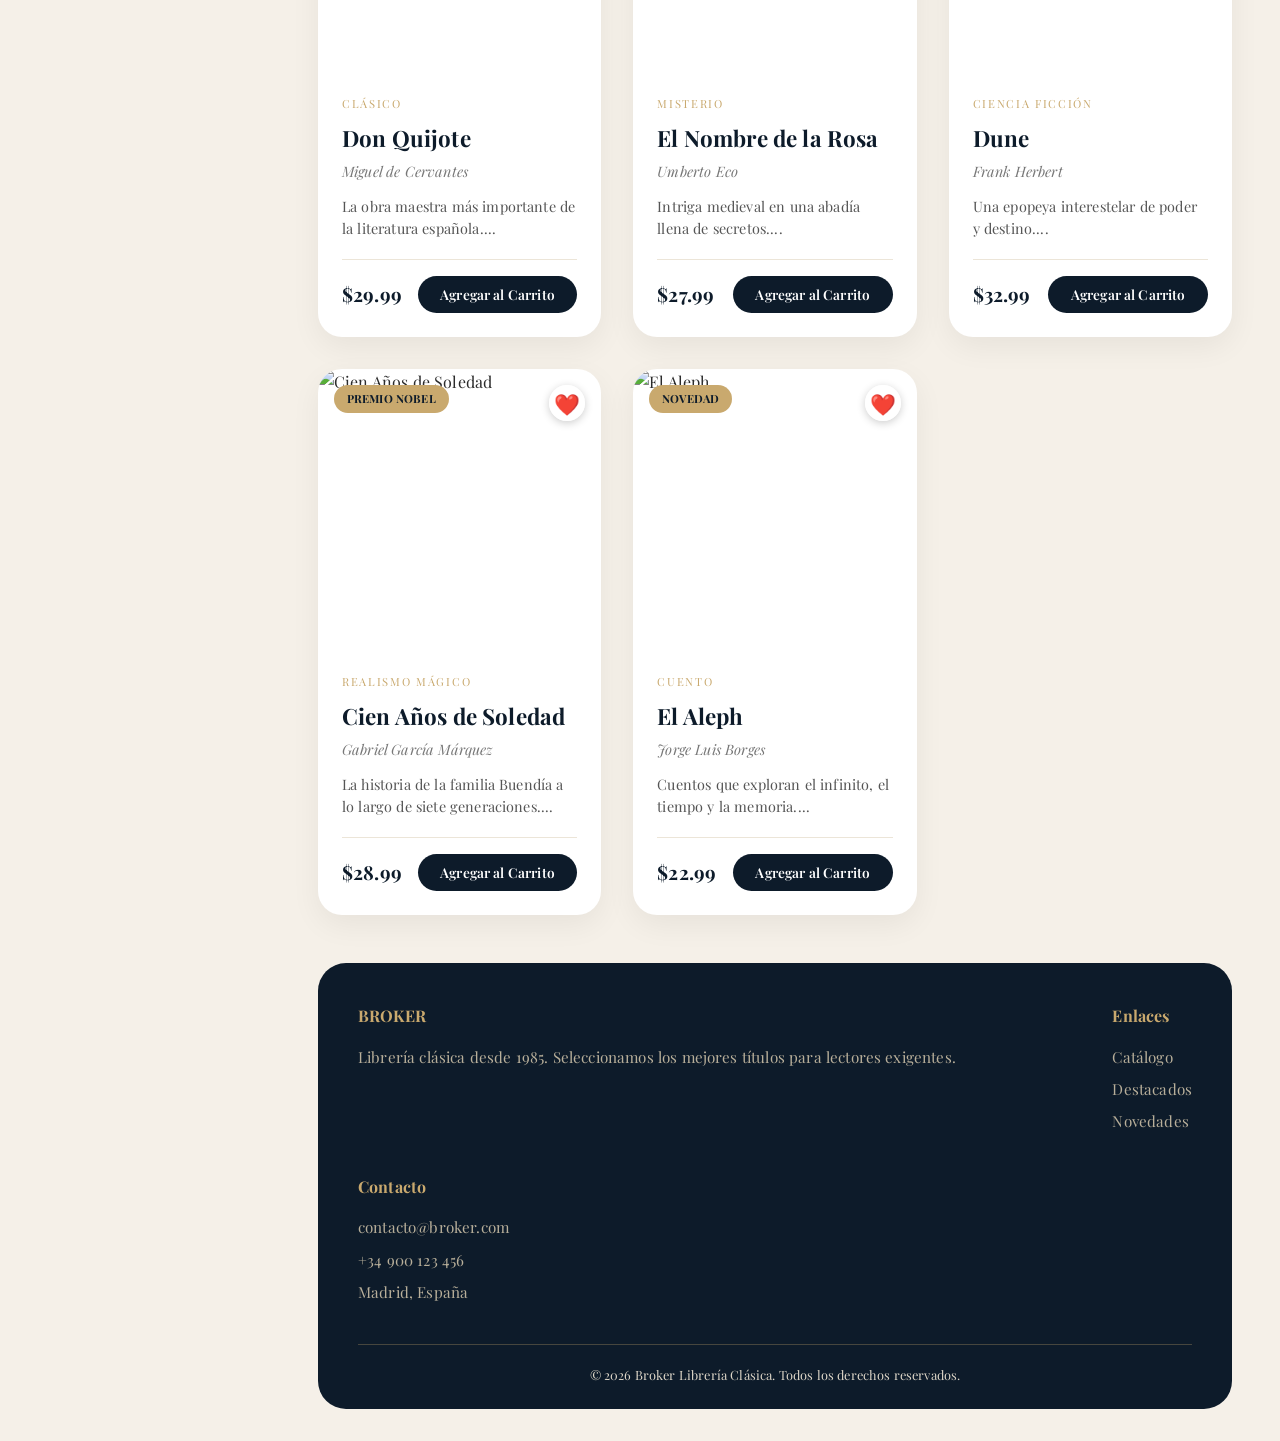
==== commit c2dbed43: "Cambie informacion de libros" ====
--- a/principal/principal.html
+++ b/principal/principal.html
@@ -36,12 +36,12 @@
             <div class="navbar-left">
                 <button class="menu-toggle" id="menuToggle" aria-label="Menú"><span></span><span></span><span></span></button>
                 <h1 class="navbar-title">BROKER</h1>
-                <span class="navbar-subtitle">Librería Clásica</span>
+                <span class="navbar-subtitle">Librería</span>
             </div>
             <div class="navbar-right">
                 <div class="search-wrapper">
                     <input type="text" id="searchInput" class="search-input" placeholder="Buscar libros..." autocomplete="off">
-                    <span class="search-icon">🔎</span>
+                    <span class="search-icon"></span>
                 </div>
                 <div class="navbar-actions">
                     <button class="icon-btn" title="Mi cuenta" id="accountBtn">👥</button>
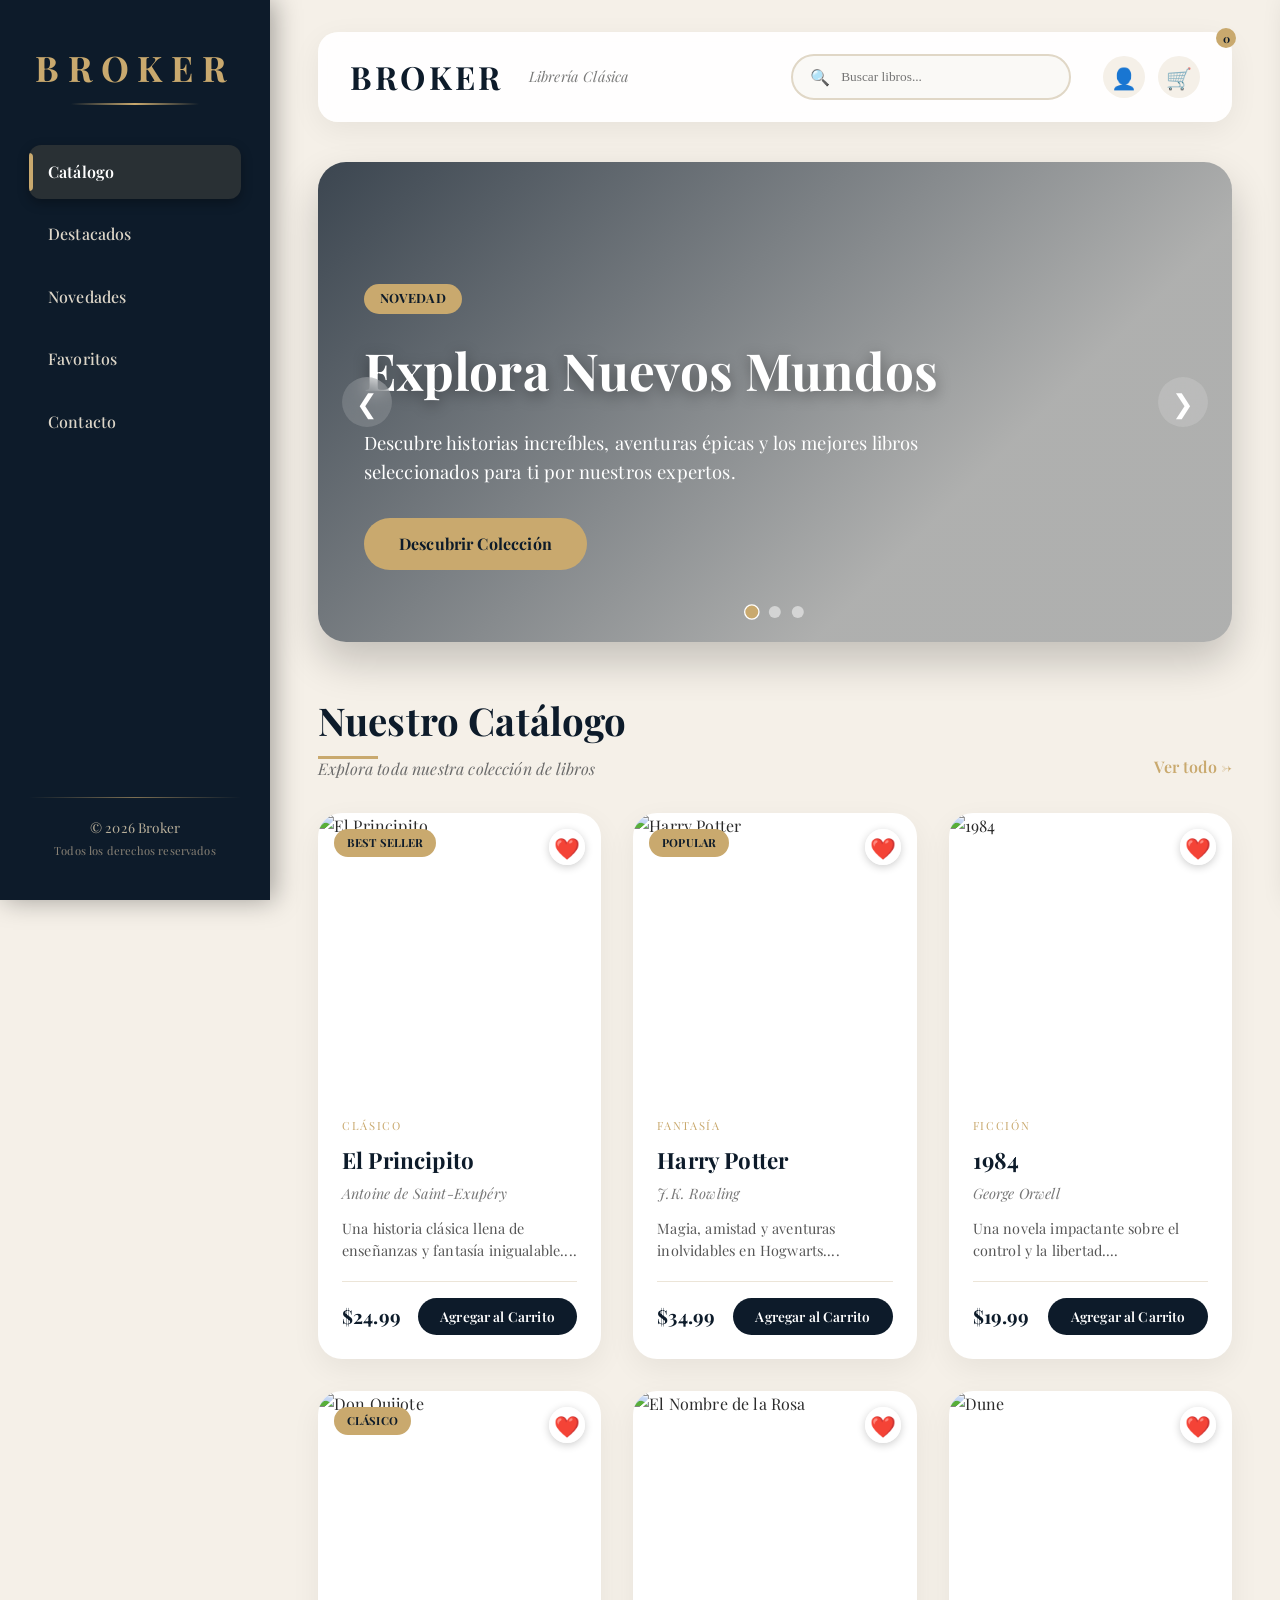
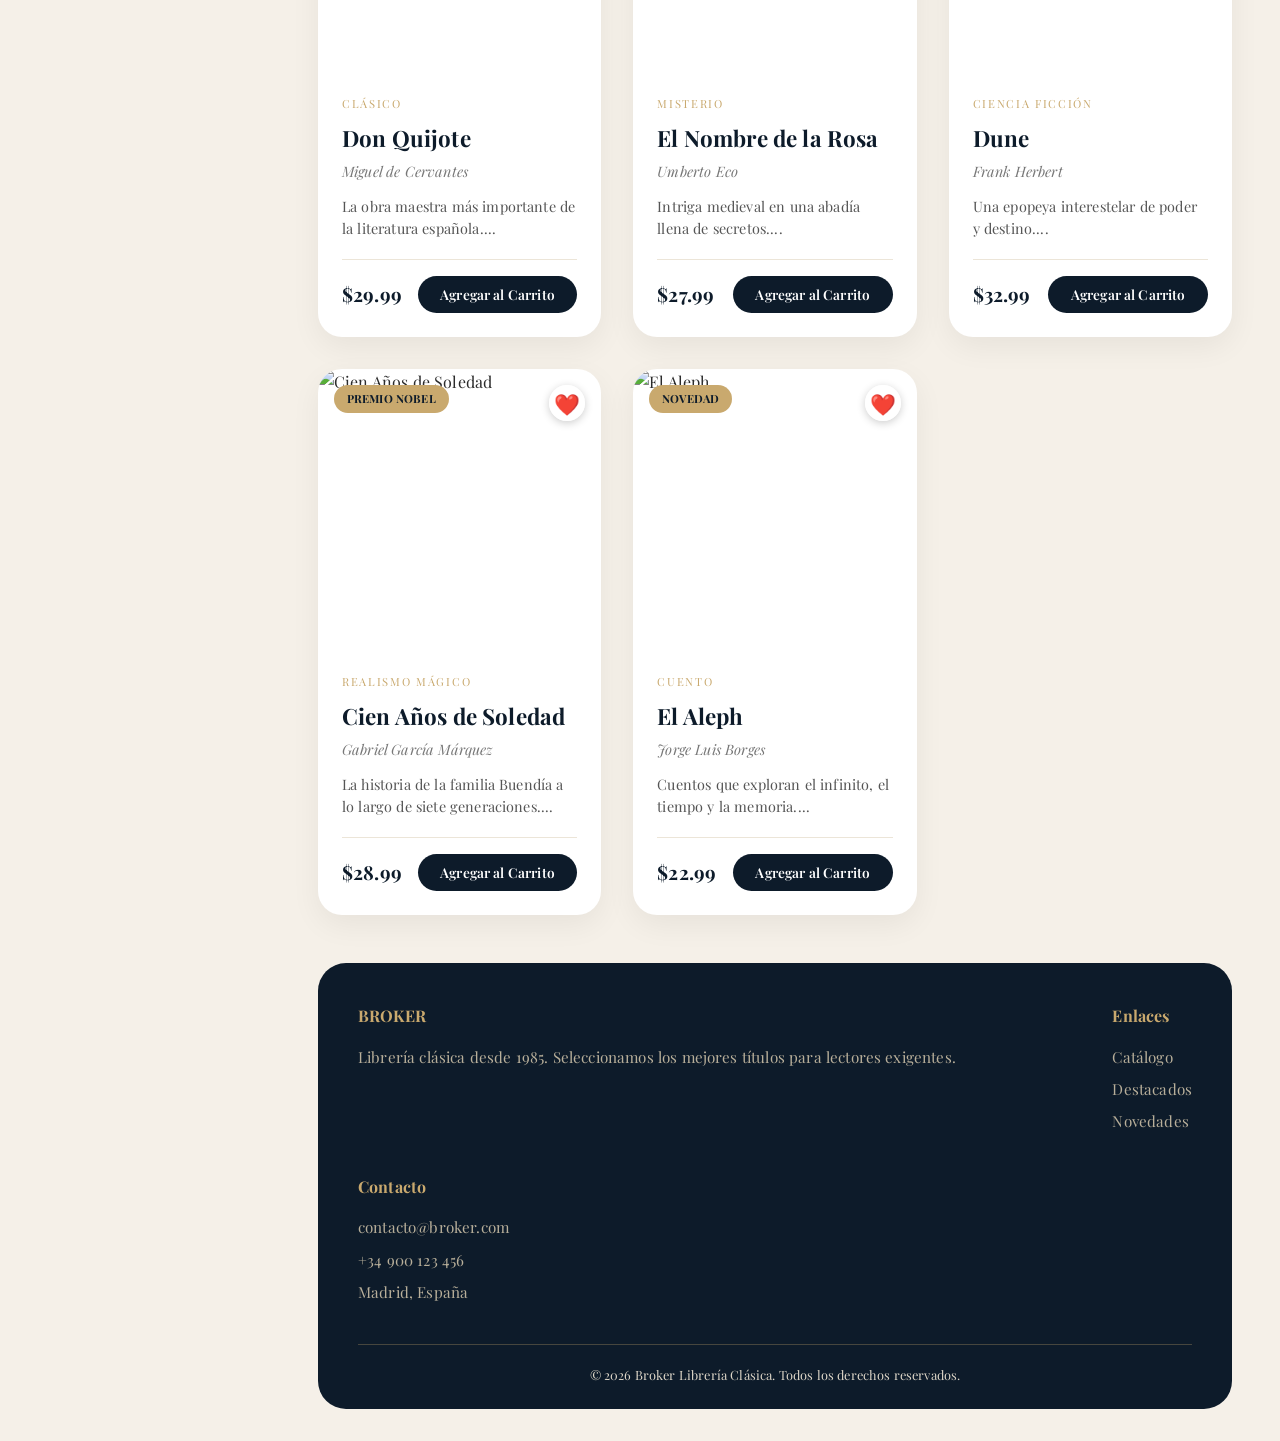
==== commit cf86f352: "cdrt" ====
--- a/principal/principal.html
+++ b/principal/principal.html
@@ -36,15 +36,15 @@
             <div class="navbar-left">
                 <button class="menu-toggle" id="menuToggle" aria-label="Menú"><span></span><span></span><span></span></button>
                 <h1 class="navbar-title">BROKER</h1>
-                <span class="navbar-subtitle">Librería</span>
+                <span class="navbar-subtitle">Librería Clásica</span>
             </div>
             <div class="navbar-right">
                 <div class="search-wrapper">
                     <input type="text" id="searchInput" class="search-input" placeholder="Buscar libros..." autocomplete="off">
-                    <span class="search-icon"></span>
+                    <span class="search-icon">🔍</span>
                 </div>
                 <div class="navbar-actions">
-                    <button class="icon-btn" title="Mi cuenta" id="accountBtn">👥</button>
+                    <button class="icon-btn" title="Mi cuenta" id="accountBtn">👤</button>
                     <button class="icon-btn cart-btn" id="cartDrawerBtn">🛒<span class="cart-badge" id="cartBadge">0</span></button>
                 </div>
             </div>
@@ -81,7 +81,7 @@
         <!-- SECCIÓN DE LIBROS (CONTENEDOR DINÁMICO) -->
         <section class="books-section" id="booksSection">
             <div class="section-header">
-                <div><h2 class="section-title" id="sectionTitle">Libros Destacados</h2><p class="section-subtitle" id="sectionSubtitle">Selecciones curadas por nuestro equipo</p></div>
+                <div><h2 class="section-title" id="sectionTitle">Libros Destacados</h2><p class="section-subtitle" id="sectionSubtitle">Selecciones cuidadosamente curadas por nuestro equipo</p></div>
                 <a href="#" class="section-link" id="viewAllLink">Ver todo →</a>
             </div>
             <div class="books-grid" id="booksContainer"></div>
